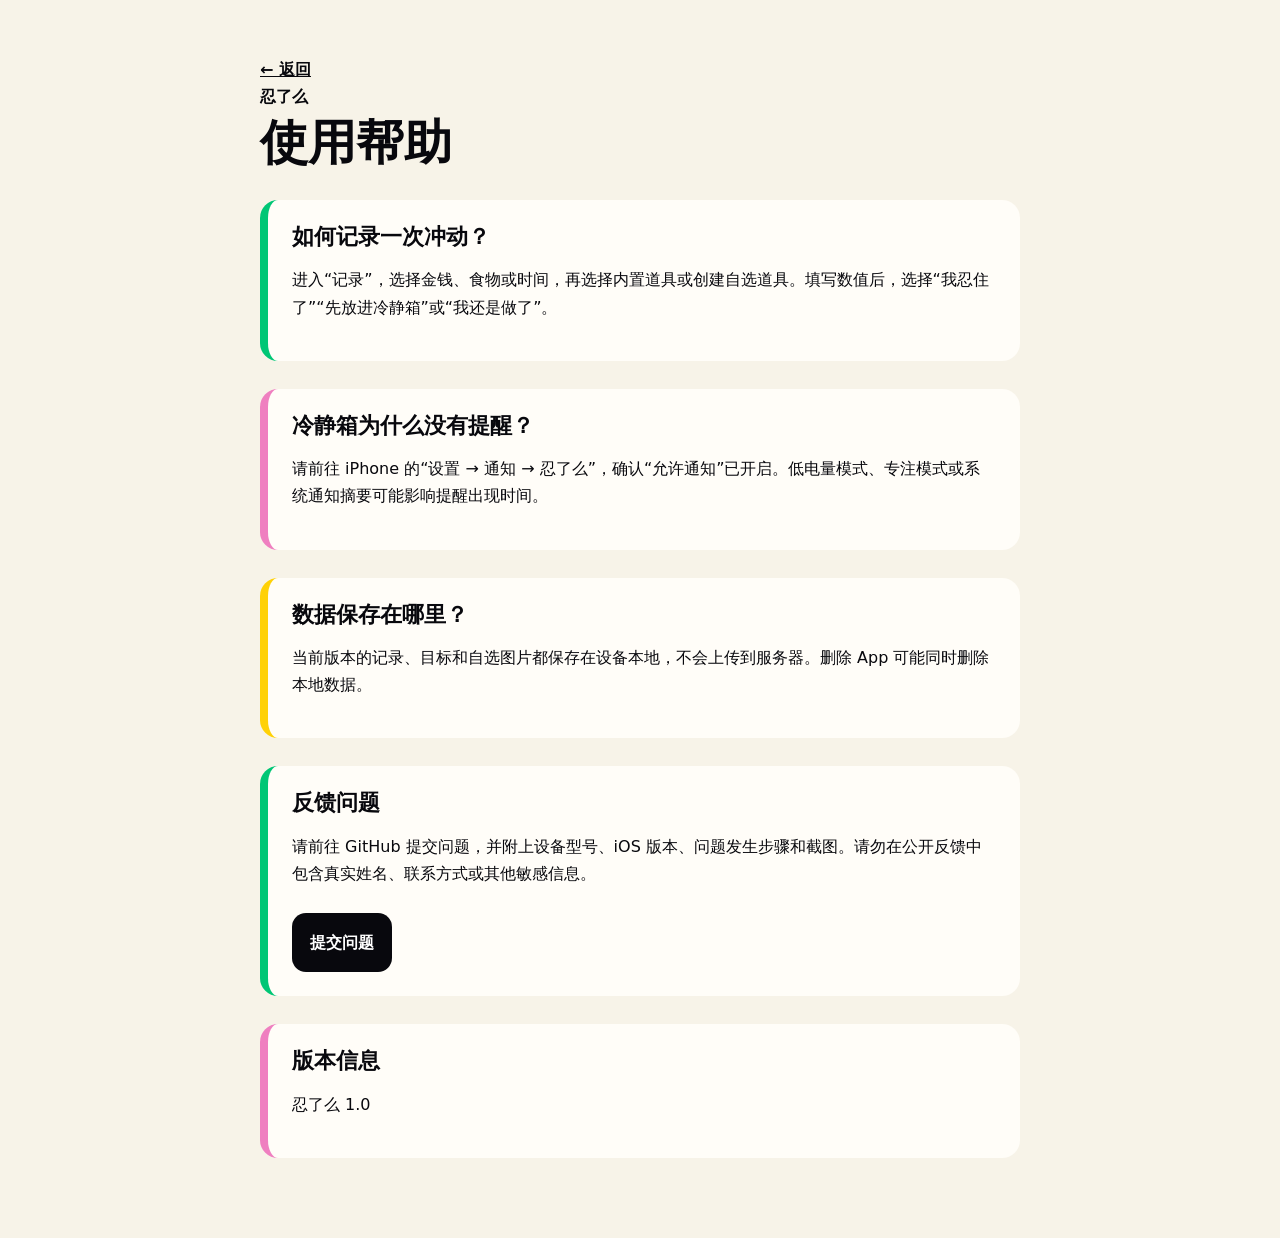
==== release-site/support.html @ 242646d3 "Prepare RenLeMe 1.0 release candidate" ====
<!doctype html>
<html lang="zh-CN">
<head>
  <meta charset="utf-8">
  <meta name="viewport" content="width=device-width, initial-scale=1">
  <meta name="description" content="忍了么 App 使用帮助与问题反馈">
  <title>使用帮助｜忍了么</title>
  <link rel="stylesheet" href="styles.css">
</head>
<body>
  <main class="document">
    <a class="back" href="index.html">← 返回</a>
    <p class="eyebrow">忍了么</p>
    <h1>使用帮助</h1>

    <section>
      <h2>如何记录一次冲动？</h2>
      <p>进入“记录”，选择金钱、食物或时间，再选择内置道具或创建自选道具。填写数值后，选择“我忍住了”“先放进冷静箱”或“我还是做了”。</p>
    </section>

    <section>
      <h2>冷静箱为什么没有提醒？</h2>
      <p>请前往 iPhone 的“设置 → 通知 → 忍了么”，确认“允许通知”已开启。低电量模式、专注模式或系统通知摘要可能影响提醒出现时间。</p>
    </section>

    <section>
      <h2>数据保存在哪里？</h2>
      <p>当前版本的记录、目标和自选图片都保存在设备本地，不会上传到服务器。删除 App 可能同时删除本地数据。</p>
    </section>

    <section>
      <h2>反馈问题</h2>
      <p>请前往 GitHub 提交问题，并附上设备型号、iOS 版本、问题发生步骤和截图。请勿在公开反馈中包含真实姓名、联系方式或其他敏感信息。</p>
      <a class="primary" href="https://github.com/simon200401/RenLeMe/issues/new">提交问题</a>
    </section>

    <section>
      <h2>版本信息</h2>
      <p>忍了么 1.0</p>
    </section>
  </main>
</body>
</html>
---- release-site/styles.css ----
:root {
  color-scheme: light;
  --cream: #f7f3e8;
  --paper: #fffdf8;
  --ink: #08080d;
  --muted: #62616b;
  --green: #00c675;
  --pink: #ef7fc0;
  --yellow: #ffd106;
  font-family: ui-rounded, "SF Pro Rounded", "PingFang SC", system-ui, sans-serif;
}

* { box-sizing: border-box; }

body {
  margin: 0;
  color: var(--ink);
  background: var(--cream);
  line-height: 1.7;
}

main {
  width: min(760px, calc(100% - 36px));
  margin: 0 auto;
  padding: 56px 0 80px;
}

.hero {
  display: flex;
  align-items: center;
  gap: 22px;
  padding: 30px;
  border-radius: 28px;
  background: var(--green);
  box-shadow: 0 10px 0 rgba(8, 8, 13, .14);
}

.mascot {
  display: grid;
  flex: 0 0 86px;
  width: 86px;
  height: 86px;
  place-items: center;
  border: 6px solid white;
  border-radius: 42% 53% 45% 51%;
  background: var(--yellow);
  font-size: 34px;
  font-weight: 900;
  transform: rotate(-4deg);
}

h1, h2 { line-height: 1.2; letter-spacing: 0; }
h1 { margin: 4px 0 0; font-size: clamp(32px, 7vw, 48px); }
h2 { margin: 0 0 12px; font-size: 22px; }
.eyebrow { margin: 0; font-weight: 900; }
.updated { color: var(--muted); }

section {
  margin-top: 28px;
  padding: 24px;
  border-radius: 18px;
  background: var(--paper);
}

.links { display: grid; gap: 12px; }
.links a, .primary {
  display: flex;
  justify-content: space-between;
  padding: 16px 18px;
  border-radius: 14px;
  color: white;
  background: var(--ink);
  font-weight: 800;
  text-decoration: none;
}

.document > section:nth-of-type(3n + 1) { border-left: 8px solid var(--green); }
.document > section:nth-of-type(3n + 2) { border-left: 8px solid var(--pink); }
.document > section:nth-of-type(3n) { border-left: 8px solid var(--yellow); }
.back, section a { color: var(--ink); font-weight: 800; }
.primary { display: inline-flex; margin-top: 10px; color: white; }

@media (max-width: 560px) {
  main { padding-top: 24px; }
  .hero { align-items: flex-start; padding: 22px; }
  .mascot { flex-basis: 64px; width: 64px; height: 64px; font-size: 24px; }
  section { padding: 20px; }
}
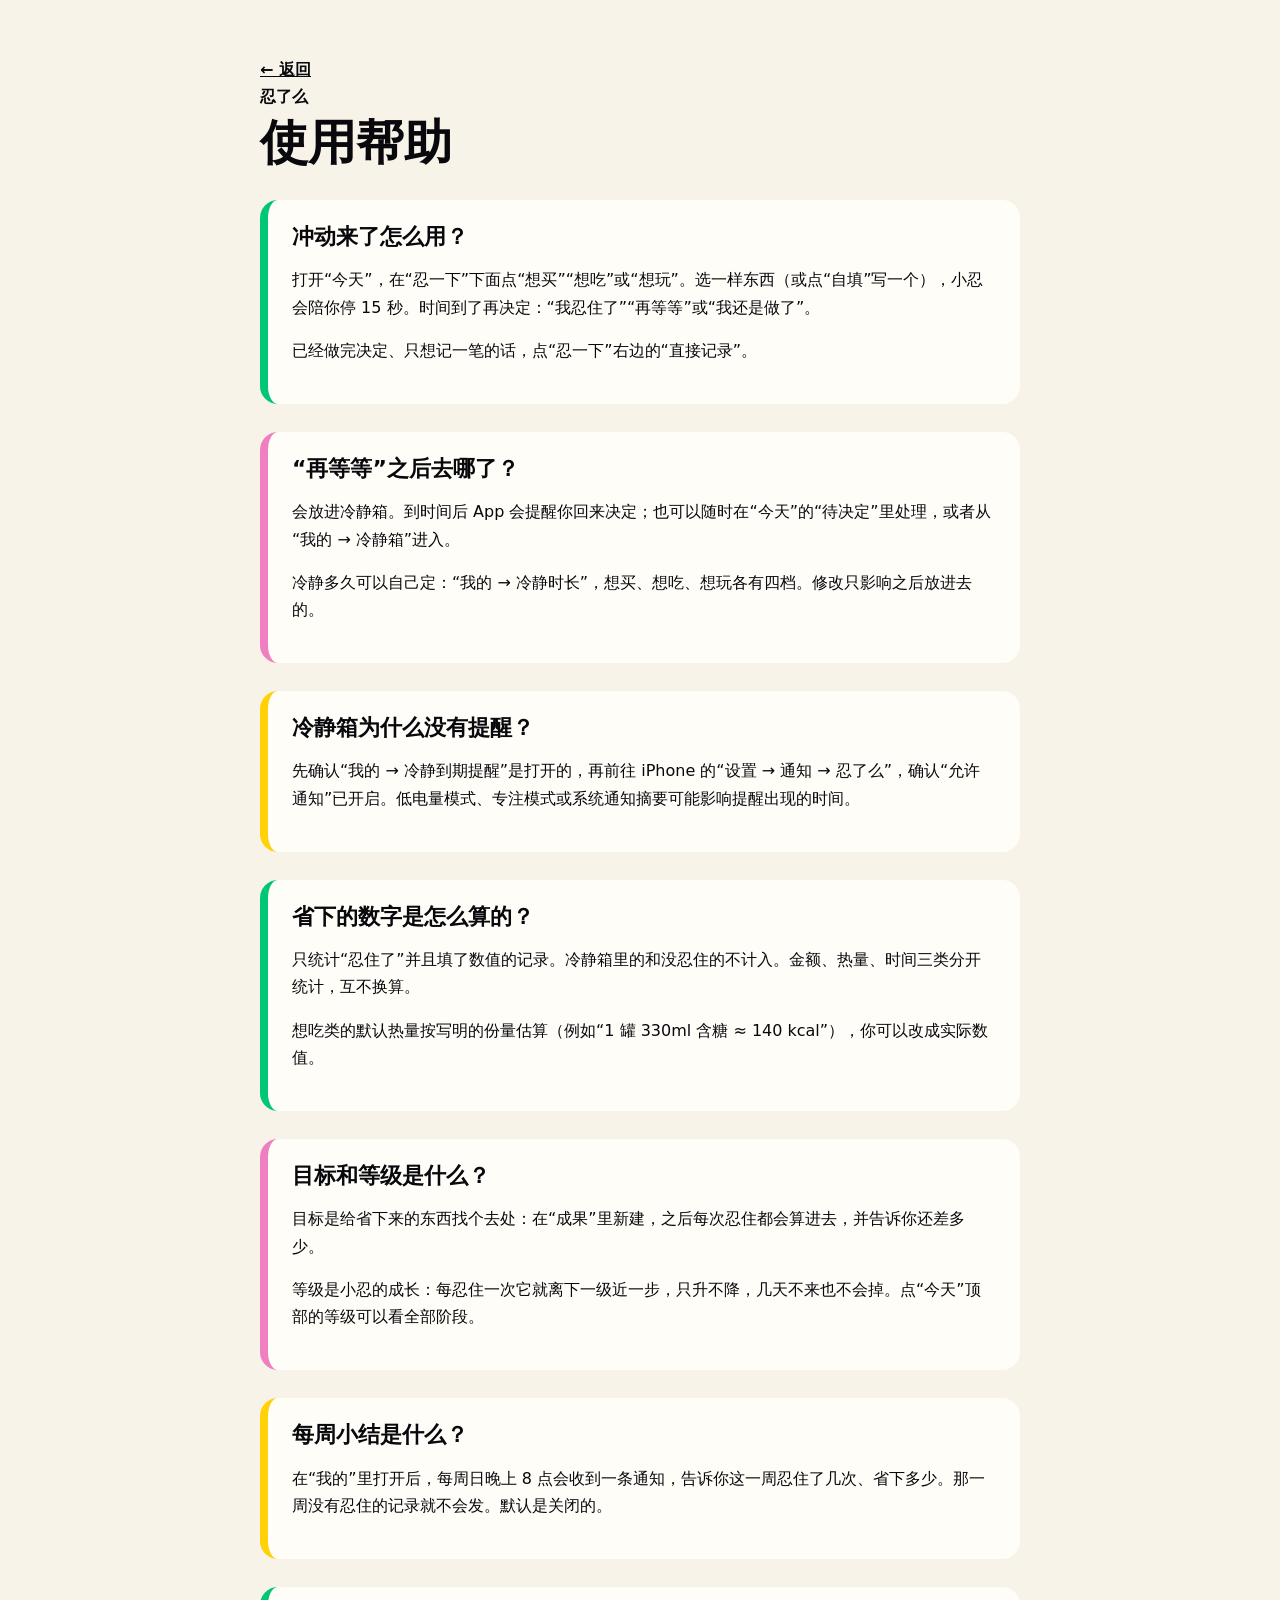
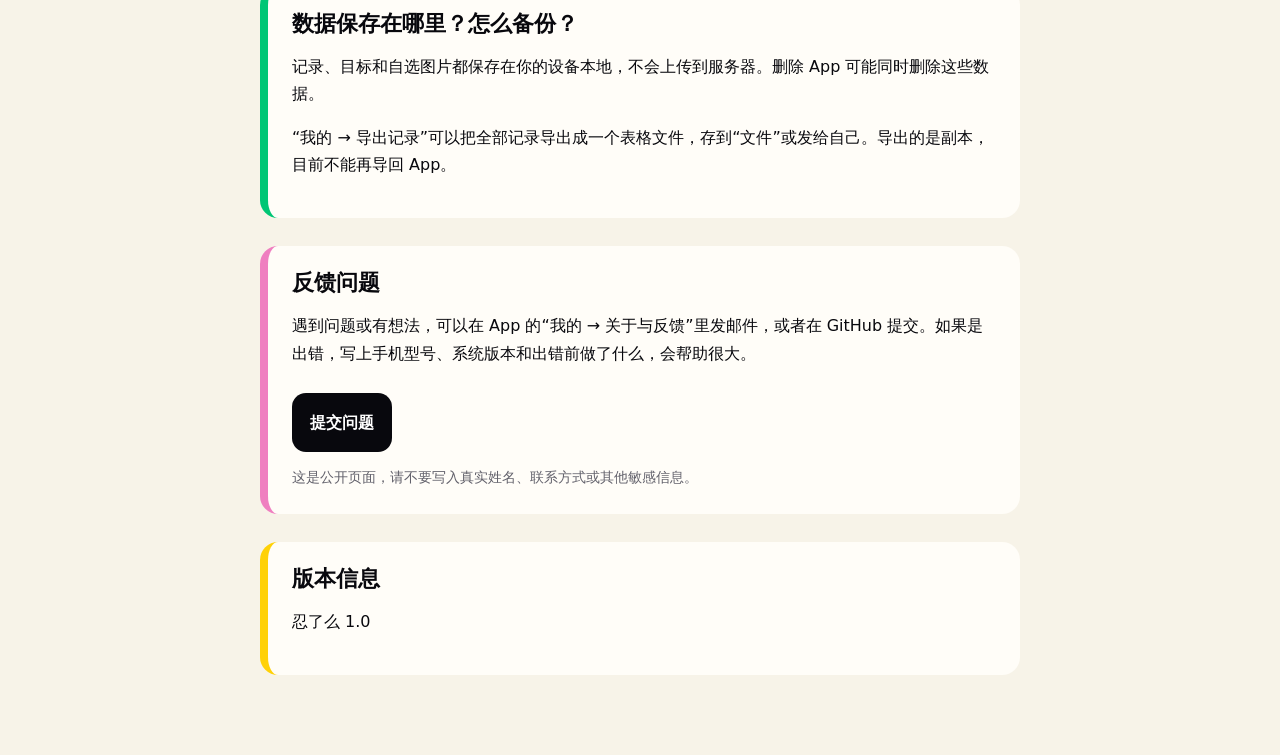
==== commit a135d579: "Rework the app around pausing, results and review Home ("今天"): pick 想买/想吃/想玩 to start a 15-second pa" ====
--- a/release-site/support.html
+++ b/release-site/support.html
@@ -14,24 +14,50 @@
     <h1>使用帮助</h1>
 
     <section>
-      <h2>如何记录一次冲动？</h2>
-      <p>进入“记录”，选择金钱、食物或时间，再选择内置道具或创建自选道具。填写数值后，选择“我忍住了”“先放进冷静箱”或“我还是做了”。</p>
+      <h2>冲动来了怎么用？</h2>
+      <p>打开“今天”，在“忍一下”下面点“想买”“想吃”或“想玩”。选一样东西（或点“自填”写一个），小忍会陪你停 15 秒。时间到了再决定：“我忍住了”“再等等”或“我还是做了”。</p>
+      <p>已经做完决定、只想记一笔的话，点“忍一下”右边的“直接记录”。</p>
+    </section>
+
+    <section>
+      <h2>“再等等”之后去哪了？</h2>
+      <p>会放进冷静箱。到时间后 App 会提醒你回来决定；也可以随时在“今天”的“待决定”里处理，或者从“我的 → 冷静箱”进入。</p>
+      <p>冷静多久可以自己定：“我的 → 冷静时长”，想买、想吃、想玩各有四档。修改只影响之后放进去的。</p>
     </section>
 
     <section>
       <h2>冷静箱为什么没有提醒？</h2>
-      <p>请前往 iPhone 的“设置 → 通知 → 忍了么”，确认“允许通知”已开启。低电量模式、专注模式或系统通知摘要可能影响提醒出现时间。</p>
+      <p>先确认“我的 → 冷静到期提醒”是打开的，再前往 iPhone 的“设置 → 通知 → 忍了么”，确认“允许通知”已开启。低电量模式、专注模式或系统通知摘要可能影响提醒出现的时间。</p>
     </section>
 
     <section>
-      <h2>数据保存在哪里？</h2>
-      <p>当前版本的记录、目标和自选图片都保存在设备本地，不会上传到服务器。删除 App 可能同时删除本地数据。</p>
+      <h2>省下的数字是怎么算的？</h2>
+      <p>只统计“忍住了”并且填了数值的记录。冷静箱里的和没忍住的不计入。金额、热量、时间三类分开统计，互不换算。</p>
+      <p>想吃类的默认热量按写明的份量估算（例如“1 罐 330ml 含糖 ≈ 140 kcal”），你可以改成实际数值。</p>
     </section>
 
     <section>
+      <h2>目标和等级是什么？</h2>
+      <p>目标是给省下来的东西找个去处：在“成果”里新建，之后每次忍住都会算进去，并告诉你还差多少。</p>
+      <p>等级是小忍的成长：每忍住一次它就离下一级近一步，只升不降，几天不来也不会掉。点“今天”顶部的等级可以看全部阶段。</p>
+    </section>
+
+    <section>
+      <h2>每周小结是什么？</h2>
+      <p>在“我的”里打开后，每周日晚上 8 点会收到一条通知，告诉你这一周忍住了几次、省下多少。那一周没有忍住的记录就不会发。默认是关闭的。</p>
+    </section>
+
+    <section>
+      <h2>数据保存在哪里？怎么备份？</h2>
+      <p>记录、目标和自选图片都保存在你的设备本地，不会上传到服务器。删除 App 可能同时删除这些数据。</p>
+      <p>“我的 → 导出记录”可以把全部记录导出成一个表格文件，存到“文件”或发给自己。导出的是副本，目前不能再导回 App。</p>
+    </section>
+
+    <section id="feedback">
       <h2>反馈问题</h2>
-      <p>请前往 GitHub 提交问题，并附上设备型号、iOS 版本、问题发生步骤和截图。请勿在公开反馈中包含真实姓名、联系方式或其他敏感信息。</p>
+      <p>遇到问题或有想法，可以在 App 的“我的 → 关于与反馈”里发邮件，或者在 GitHub 提交。如果是出错，写上手机型号、系统版本和出错前做了什么，会帮助很大。</p>
       <a class="primary" href="https://github.com/simon200401/RenLeMe/issues/new">提交问题</a>
+      <p class="note">这是公开页面，请不要写入真实姓名、联系方式或其他敏感信息。</p>
     </section>
 
     <section>
--- a/release-site/styles.css
+++ b/release-site/styles.css
@@ -86,3 +86,24 @@
   .mascot { flex-basis: 64px; width: 64px; height: 64px; font-size: 24px; }
   section { padding: 20px; }
 }
+
+.feedback { display: grid; gap: 8px; margin-top: 14px; }
+.feedback label { margin-top: 8px; font-weight: 800; }
+.feedback input, .feedback select, .feedback textarea {
+  width: 100%;
+  padding: 13px 14px;
+  border: 2px solid rgba(8, 8, 13, .14);
+  border-radius: 14px;
+  color: var(--ink);
+  background: var(--cream);
+  font: inherit;
+}
+.feedback input:focus, .feedback select:focus, .feedback textarea:focus {
+  border-color: var(--ink);
+  outline: none;
+}
+.feedback textarea { resize: vertical; }
+.feedback button { justify-content: center; border: 0; font: inherit; font-weight: 800; cursor: pointer; }
+.feedback .trap { position: absolute; left: -9999px; }
+.note { margin: 14px 0 0; color: var(--muted); font-size: 14px; }
+section p + p { margin-top: 10px; }
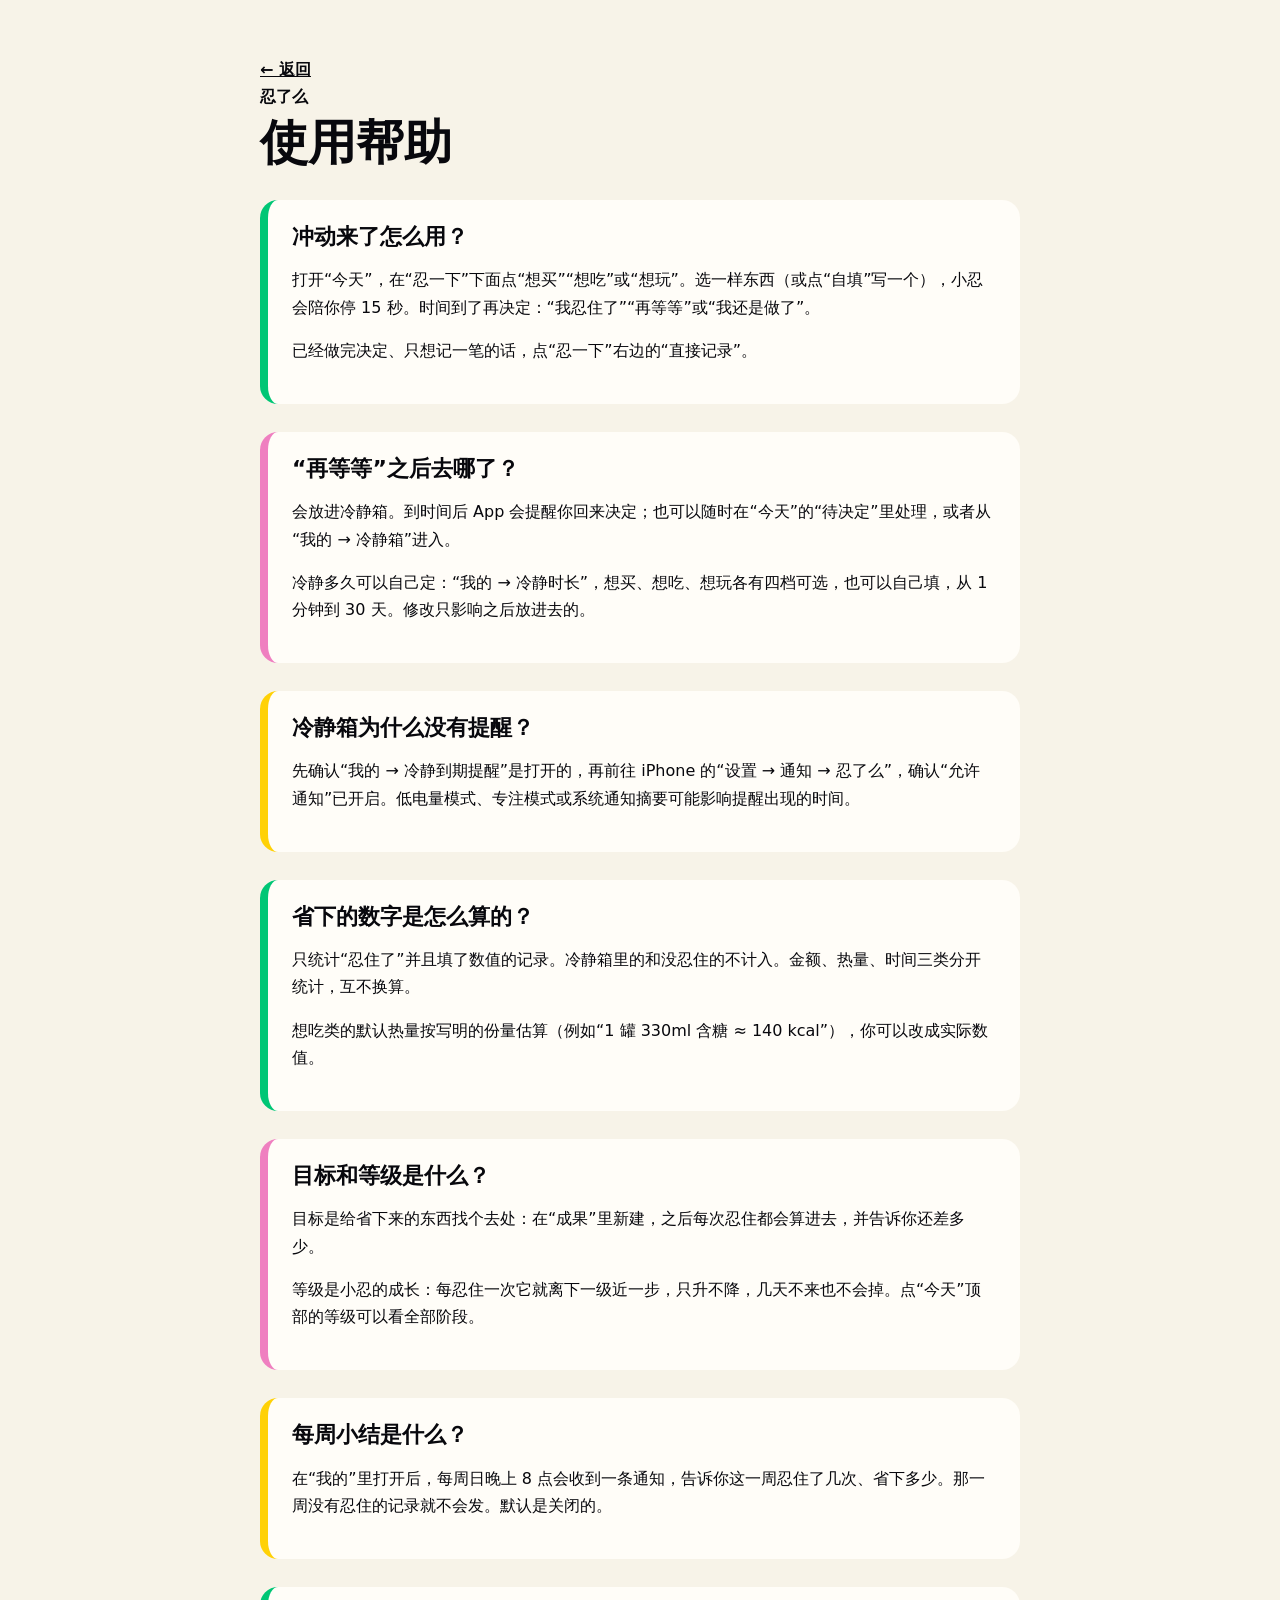
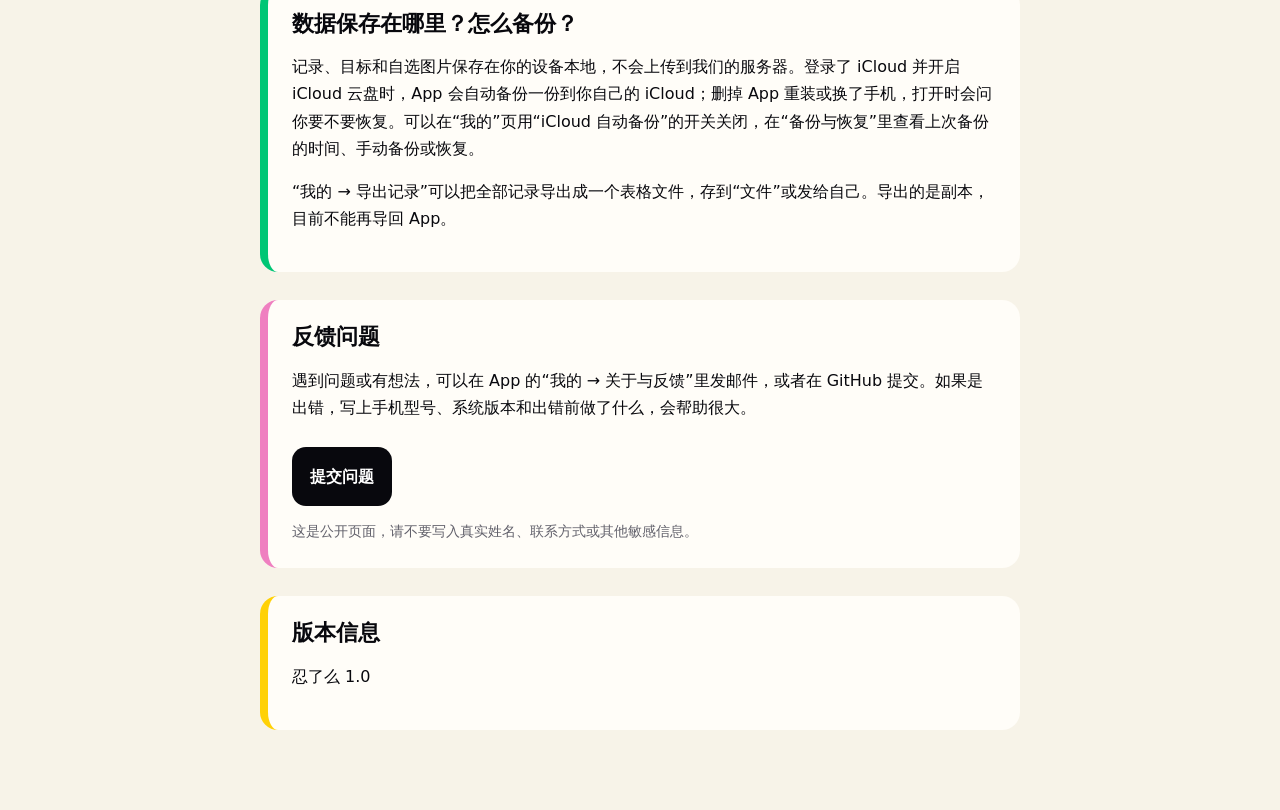
==== commit 187851e8: "Pin the database where it has always been; automatic backup to the user's iCloud Database location (" ====
--- a/release-site/support.html
+++ b/release-site/support.html
@@ -22,7 +22,7 @@
     <section>
       <h2>“再等等”之后去哪了？</h2>
       <p>会放进冷静箱。到时间后 App 会提醒你回来决定；也可以随时在“今天”的“待决定”里处理，或者从“我的 → 冷静箱”进入。</p>
-      <p>冷静多久可以自己定：“我的 → 冷静时长”，想买、想吃、想玩各有四档。修改只影响之后放进去的。</p>
+      <p>冷静多久可以自己定：“我的 → 冷静时长”，想买、想吃、想玩各有四档可选，也可以自己填，从 1 分钟到 30 天。修改只影响之后放进去的。</p>
     </section>
 
     <section>
@@ -49,7 +49,7 @@
 
     <section>
       <h2>数据保存在哪里？怎么备份？</h2>
-      <p>记录、目标和自选图片都保存在你的设备本地，不会上传到服务器。删除 App 可能同时删除这些数据。</p>
+      <p>记录、目标和自选图片保存在你的设备本地，不会上传到我们的服务器。登录了 iCloud 并开启 iCloud 云盘时，App 会自动备份一份到你自己的 iCloud；删掉 App 重装或换了手机，打开时会问你要不要恢复。可以在“我的”页用“iCloud 自动备份”的开关关闭，在“备份与恢复”里查看上次备份的时间、手动备份或恢复。</p>
       <p>“我的 → 导出记录”可以把全部记录导出成一个表格文件，存到“文件”或发给自己。导出的是副本，目前不能再导回 App。</p>
     </section>
 
